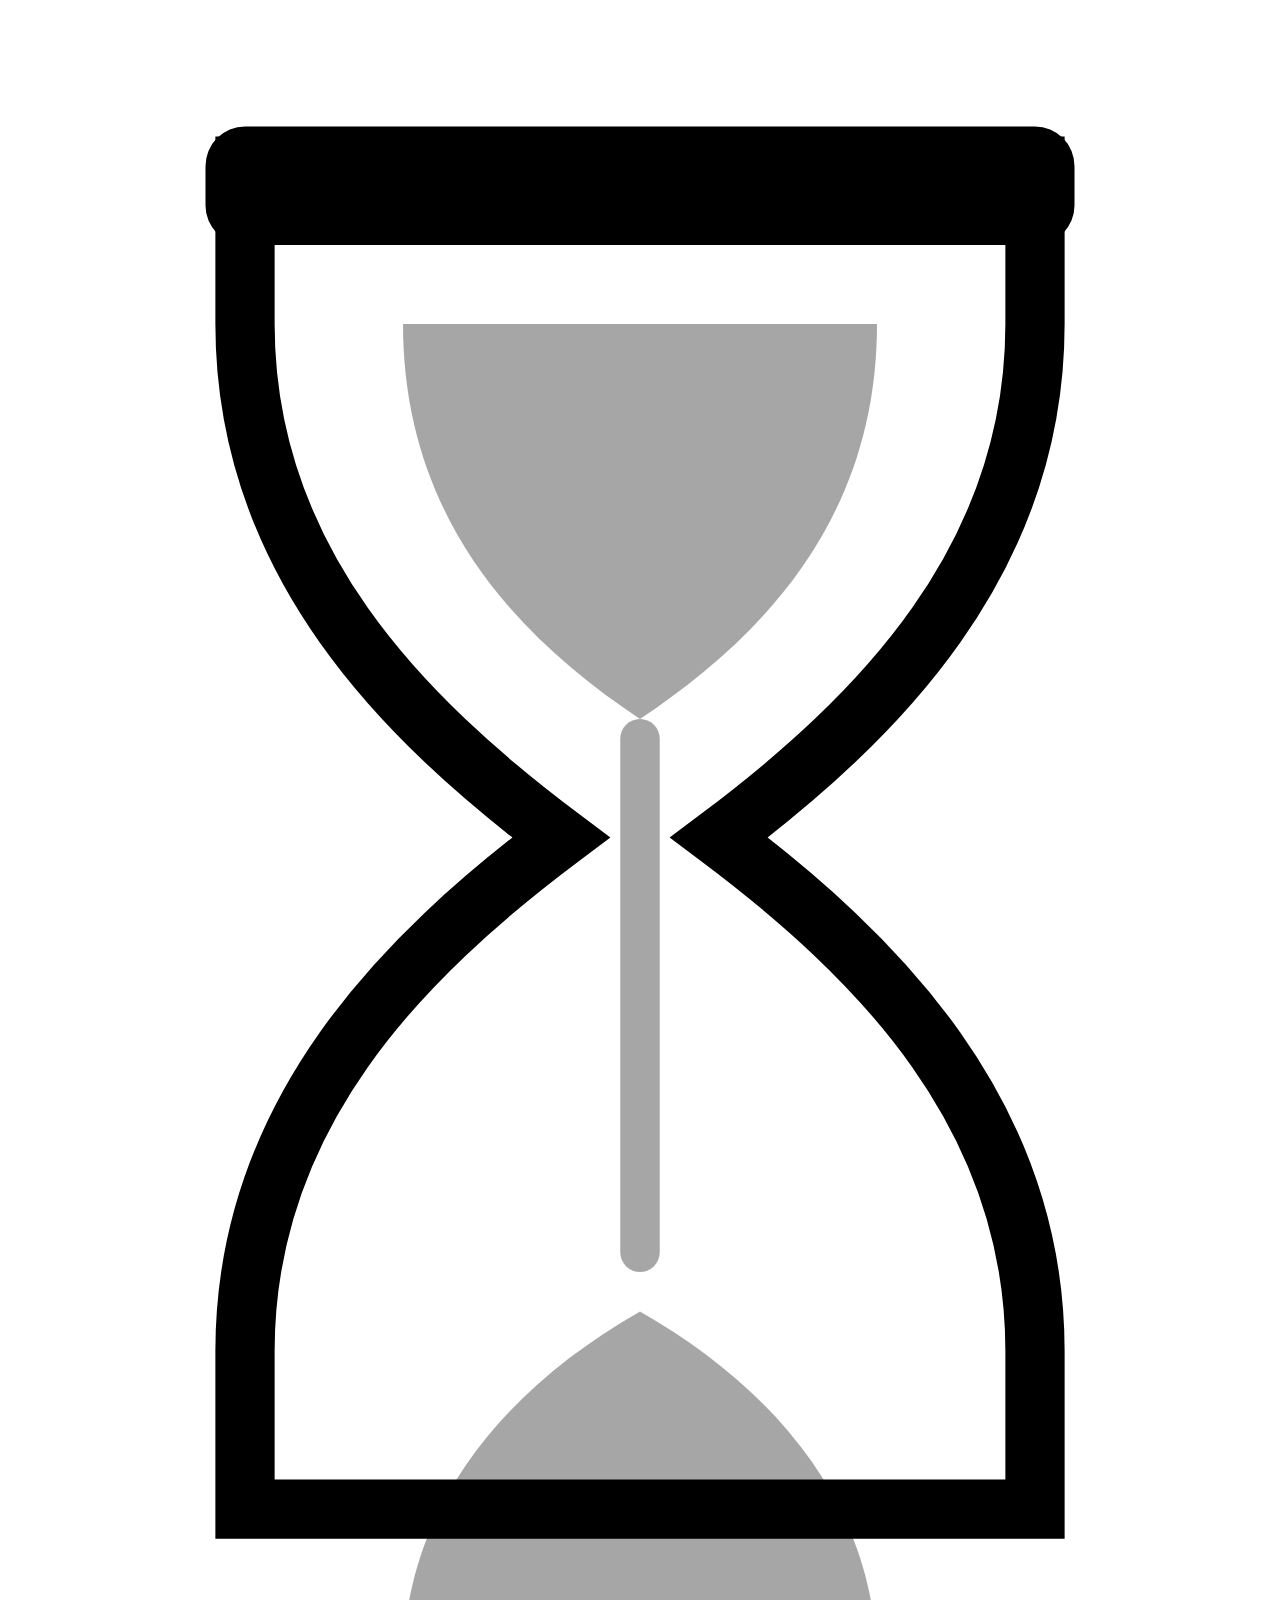
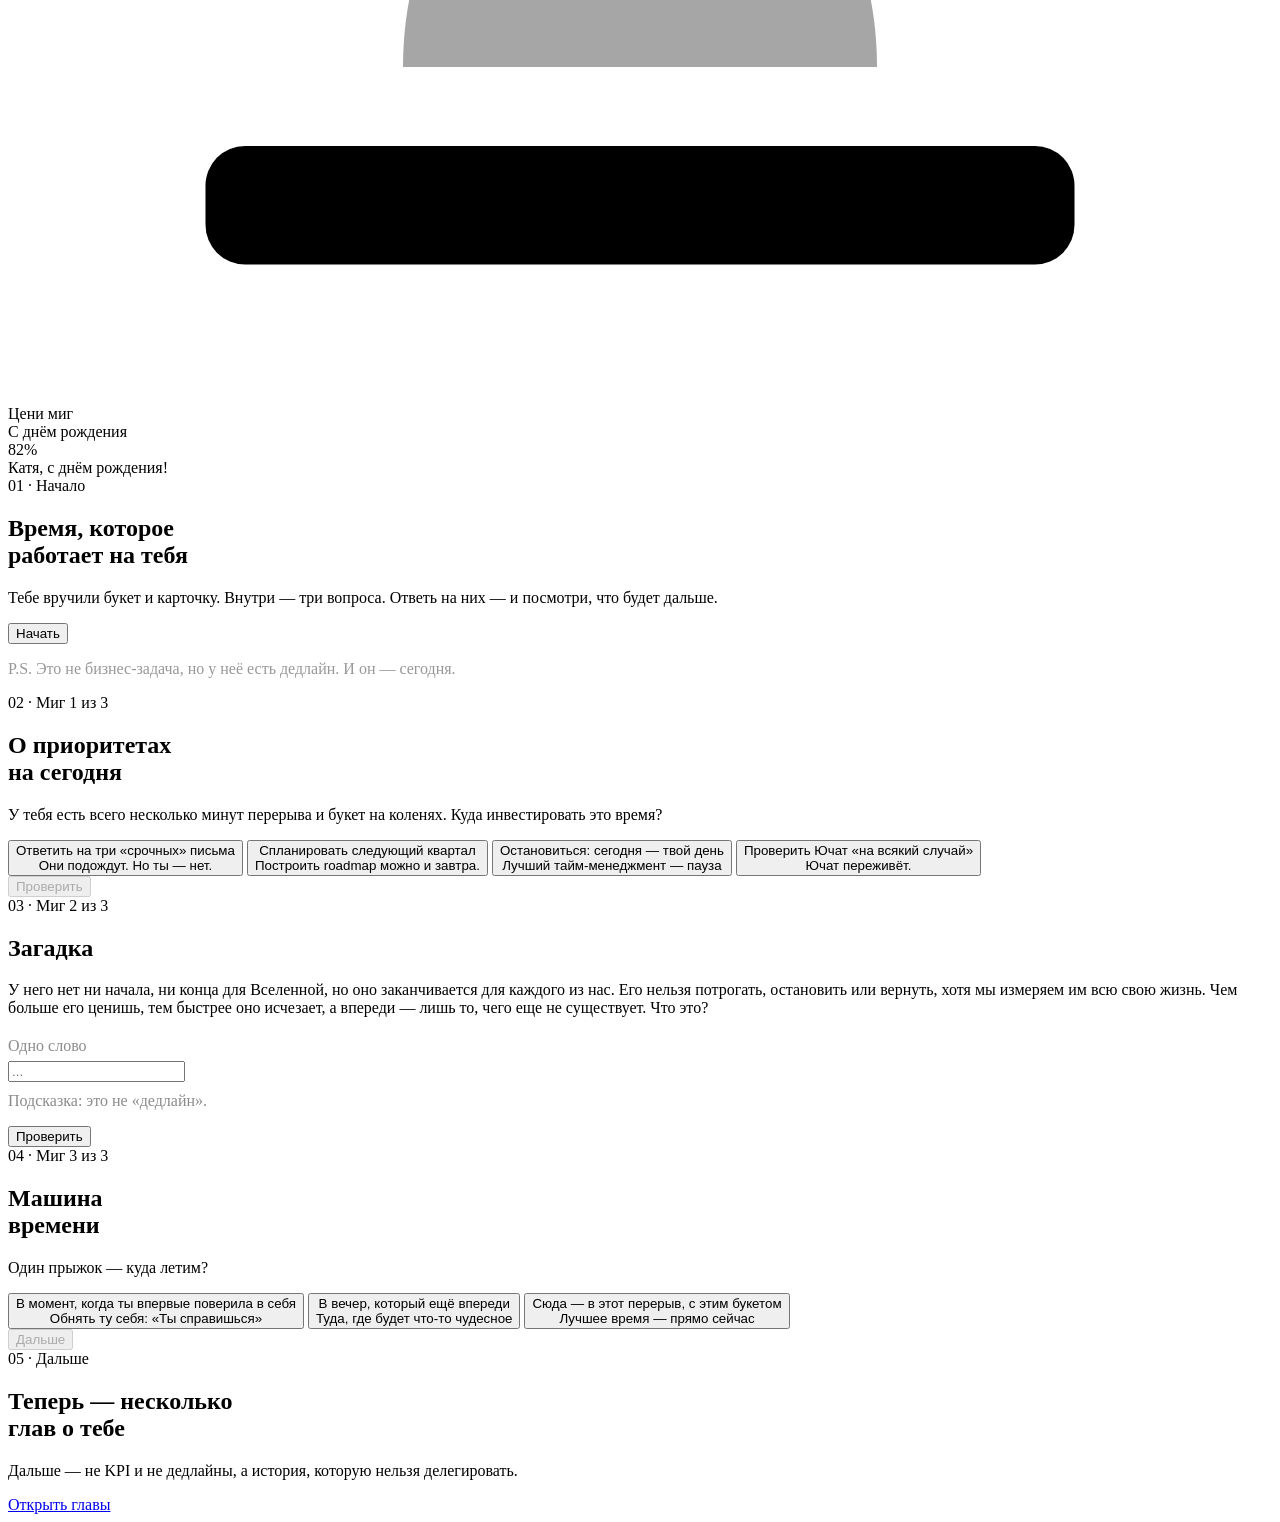
==== index.html @ 9ce40f35 "Add files via upload" ====
<!DOCTYPE html>
<html lang="ru">
<head>
  <meta charset="UTF-8">
  <meta name="viewport" content="width=device-width, initial-scale=1.0, viewport-fit=cover">
  <meta name="theme-color" content="#e4e2dd">
  <meta name="apple-mobile-web-app-capable" content="yes">
  <meta name="mobile-web-app-capable" content="yes">
  <meta name="format-detection" content="telephone=no">
  <title>Катя — твоё время</title>
  <link rel="stylesheet" href="dc-theme.css">
</head>
<body data-page="quiz">

  <div class="preloader" id="preloader">
    <div class="preloader__inner">
      <div class="hourglass-stage hourglass-stage--solo">
        <div class="hourglass" aria-hidden="true"></div>
      </div>
      <div class="preloader__text">
        <div class="preloader__text-el" style="transform:translateY(0);opacity:1">Береги время</div>
        <div class="preloader__text-el" style="transform:translateY(105%);opacity:0">Цени миг</div>
        <div class="preloader__text-el" style="transform:translateY(210%);opacity:0">С днём рождения</div>
      </div>
      <div class="preloader__counter"><span id="preload-num">0</span>%</div>
    </div>
  </div>

  <header class="header">
    <div class="header-logo-text">Катя, с днём рождения!</div>
  </header>

  <main class="app-screens">

    <section class="screen is-active is-static" data-screen="0">
      <div class="screen__inner">
        <div class="text-xs screen-label">01 · Начало</div>
        <h1 class="hero-title">Время, которое<br>работает на тебя</h1>
        <p class="hero-sub">Тебе вручили букет и карточку. Внутри — три вопроса. Ответь на них — и посмотри, что будет дальше.</p>
        <div class="actions-row">
          <button class="hero-tricks__cta" type="button" onclick="goTo(1)">Начать</button>
        </div>
        <p class="text-xs" style="margin-top:16px;opacity:0.4">P.S. Это не бизнес-задача, но у неё есть дедлайн. И он — сегодня.</p>
      </div>
    </section>

    <section class="screen screen--sage" data-screen="1">
      <div class="screen__inner">
        <div class="text-xs screen-label">02 · Миг 1 из 3</div>
        <h2 class="h4">О приоритетах<br>на сегодня</h2>
        <p class="text-m lead">У тебя есть всего несколько минут перерыва и букет на коленях. Куда инвестировать это время?</p>
        <div class="quiz-cards">
          <button class="quiz-card" type="button" data-q1="mail" onclick="pickQ1(this,'mail')">
            <div class="quiz-card__title">Ответить на три «срочных» письма</div>
            <div class="quiz-card__desc">Они подождут. Но ты — нет.</div>
          </button>
          <button class="quiz-card" type="button" data-q1="plan" onclick="pickQ1(this,'plan')">
            <div class="quiz-card__title">Спланировать следующий квартал</div>
            <div class="quiz-card__desc">Построить roadmap можно и завтра.</div>
          </button>
          <button class="quiz-card" type="button" data-q1="pause" onclick="pickQ1(this,'pause')">
            <div class="quiz-card__title">Остановиться: сегодня — твой день</div>
            <div class="quiz-card__desc">Лучший тайм-менеджмент — пауза</div>
          </button>
          <button class="quiz-card" type="button" data-q1="slack" onclick="pickQ1(this,'slack')">
            <div class="quiz-card__title">Проверить Ючат «на всякий случай»</div>
            <div class="quiz-card__desc">Ючат переживёт.</div>
          </button>
        </div>
        <div class="feedback" id="fb1"></div>
        <div class="actions-row">
          <button class="btn" id="btn1" disabled type="button" onclick="check1()">Проверить</button>
        </div>
      </div>
    </section>

    <section class="screen screen--mist" data-screen="2">
      <div class="screen__inner">
        <div class="text-xs screen-label">03 · Миг 2 из 3</div>
        <h2 class="h4">Загадка</h2>
        <p class="text-m lead">У него нет ни начала, ни конца для Вселенной, но оно заканчивается для каждого из нас. Его нельзя потрогать, остановить или вернуть, хотя мы измеряем им всю свою жизнь. Чем больше его ценишь, тем быстрее оно исчезает, а впереди — лишь то, чего еще не существует. Что это?</p>
        <label class="text-xs" style="display:block;margin:20px 0 6px;opacity:0.45">Одно слово</label>
        <input class="input-field" id="answer2" type="text" placeholder="..." autocomplete="off">
        <p class="text-s" style="margin-top:10px;opacity:0.45">Подсказка: это не «дедлайн».</p>
        <div class="feedback" id="fb2"></div>
        <div class="actions-row">
          <button class="btn" type="button" onclick="check2()">Проверить</button>
        </div>
      </div>
    </section>

    <section class="screen screen--sand" data-screen="3">
      <div class="screen__inner">
        <div class="text-xs screen-label">04 · Миг 3 из 3</div>
        <h2 class="h4">Машина<br>времени</h2>
        <p class="text-m lead">Один прыжок — куда летим?</p>
        <div class="quiz-cards">
          <button class="quiz-card" type="button" onclick="pickQ3(this)">
            <div class="quiz-card__title">В момент, когда ты впервые поверила в себя</div>
            <div class="quiz-card__desc">Обнять ту себя: «Ты справишься»</div>
          </button>
          <button class="quiz-card" type="button" onclick="pickQ3(this)">
            <div class="quiz-card__title">В вечер, который ещё впереди</div>
            <div class="quiz-card__desc">Туда, где будет что-то чудесное</div>
          </button>
          <button class="quiz-card" type="button" onclick="pickQ3(this)">
            <div class="quiz-card__title">Сюда — в этот перерыв, с этим букетом</div>
            <div class="quiz-card__desc">Лучшее время — прямо сейчас</div>
          </button>
        </div>
        <div class="feedback" id="fb3"></div>
        <div class="actions-row">
          <button class="btn" id="btn3" disabled type="button" onclick="goTo(4)">Дальше</button>
        </div>
      </div>
    </section>

    <section class="screen screen--blush" data-screen="4">
      <div class="screen__inner">
        <div class="text-xs screen-label">05 · Дальше</div>
        <h2 class="h4">Теперь — несколько<br>глав о тебе</h2>
        <p class="letter-text">Дальше — не KPI и не дедлайны, а история, которую нельзя делегировать.</p>
        <div class="actions-row">
          <a class="hero-tricks__cta" href="moments.html">Открыть главы</a>
        </div>
      </div>
    </section>

  </main>

  <script>
    const HOURGLASS_SVG = `
      <svg viewBox="0 0 64 100" fill="none" xmlns="http://www.w3.org/2000/svg">
        <path d="M12 8h40v8c0 12-8 20-16 26 8 6 16 14 16 26v8H12v-8c0-12 8-20 16-26C20 36 12 28 12 16V8Z" stroke="currentColor" stroke-width="3" fill="#fff"/>
        <path class="sand-top" d="M20 16c0 10 6 16 12 20 6-4 12-10 12-20H20Z" fill="currentColor" opacity="0.35"/>
        <path class="sand-bottom" d="M20 84c0-8 5-14 12-18 7 4 12 10 12 18H20Z" fill="currentColor" opacity="0.35"/>
        <rect class="stream" x="31" y="36" width="2" height="28" rx="1" fill="currentColor" opacity="0.35"/>
        <rect x="10" y="6" width="44" height="6" rx="2" fill="currentColor"/>
        <rect x="10" y="88" width="44" height="6" rx="2" fill="currentColor"/>
      </svg>`;

    document.querySelectorAll('.hourglass').forEach(el => { el.innerHTML = HOURGLASS_SVG; });

    let current = 0;
    let q1 = '';

    (function preload() {
      const els = document.querySelectorAll('.preloader__text-el');
      const num = document.getElementById('preload-num');
      let p = 0, word = 0;
      const tick = setInterval(() => {
        p = Math.min(100, p + Math.floor(Math.random() * 6) + 2);
        num.textContent = p;
        if (p > 32 && word === 0) { shift(0, 1); word = 1; }
        if (p > 66 && word === 1) { shift(1, 2); word = 2; }
        if (p >= 100) {
          clearInterval(tick);
          setTimeout(() => document.getElementById('preloader').classList.add('is-hidden'), 500);
        }
      }, 90);
      function shift(from, to) {
        els[from].style.transform = 'translateY(-105%)';
        els[from].style.opacity = '0';
        els[to].style.transform = 'translateY(0)';
        els[to].style.opacity = '1';
      }
    })();

    function goTo(n) {
      if (n === current) return;
      const next = document.querySelector(`[data-screen="${n}"]`);
      const prev = document.querySelector(`[data-screen="${current}"]`);
      if (!next) return;
      document.querySelectorAll('.screen.is-leaving').forEach(s => s.classList.remove('is-leaving'));
      if (prev) {
        prev.classList.remove('is-active', 'is-static');
        prev.classList.add('is-leaving');
        prev.addEventListener('animationend', () => prev.classList.remove('is-leaving'), { once: true });
      }
      next.classList.remove('is-static');
      next.classList.add('is-active');
      current = n;
    }

    function pickQ1(el, val) {
      document.querySelectorAll('[data-q1]').forEach(c => c.classList.remove('is-selected'));
      el.classList.add('is-selected');
      q1 = val;
      document.getElementById('btn1').disabled = false;
    }

    function check1() {
      const fb = document.getElementById('fb1');
      if (q1 === 'pause') {
        fb.className = 'feedback is-show feedback--ok';
        fb.textContent = '✓ Верно. Иногда лучший тайм-менеджмент — просто быть здесь и сейчас.';
        setTimeout(() => goTo(2), 900);
      } else {
        fb.className = 'feedback is-show feedback--hint';
        fb.textContent = 'Хм… сегодня есть дело поважнее.';
      }
    }

    function check2() {
      const val = document.getElementById('answer2').value.trim().toLowerCase();
      const fb = document.getElementById('fb2');
      if (val.includes('время') || val.includes('time')) {
        fb.className = 'feedback is-show feedback--ok';
        fb.textContent = '✓ Именно. Время нельзя вернуть — и сегодня тот самый день, когда стоит его потратить только на себя!';
        setTimeout(() => goTo(3), 900);
      } else {
        fb.className = 'feedback is-show feedback--hint';
        fb.textContent = 'Близко… Обратись за подсказкой!:)';
      }
    }

    function pickQ3(el) {
      document.querySelectorAll('[data-screen="3"] .quiz-card').forEach(c => c.classList.remove('is-selected'));
      el.classList.add('is-selected');
      const fb = document.getElementById('fb3');
      fb.className = 'feedback is-show feedback--ok';
      fb.textContent = 'Любое из этих мгновений — правильный выбор. Сегодня время — только твоё.';
      document.getElementById('btn3').disabled = false;
    }

    document.getElementById('answer2').addEventListener('keydown', e => {
      if (e.key === 'Enter') check2();
    });

  </script>
  <script src="flowers.js"></script>
  <script>
    document.addEventListener('wheel', e => {
      if (e.target.closest('.screen__inner, .memory-map')) return;
      e.preventDefault();
    }, { passive: false });
    document.addEventListener('touchmove', e => {
      if (e.target.closest('input, .screen__inner, .memory-map, .flower-slider')) return;
      e.preventDefault();
    }, { passive: false });
  </script>
</body>
</html>
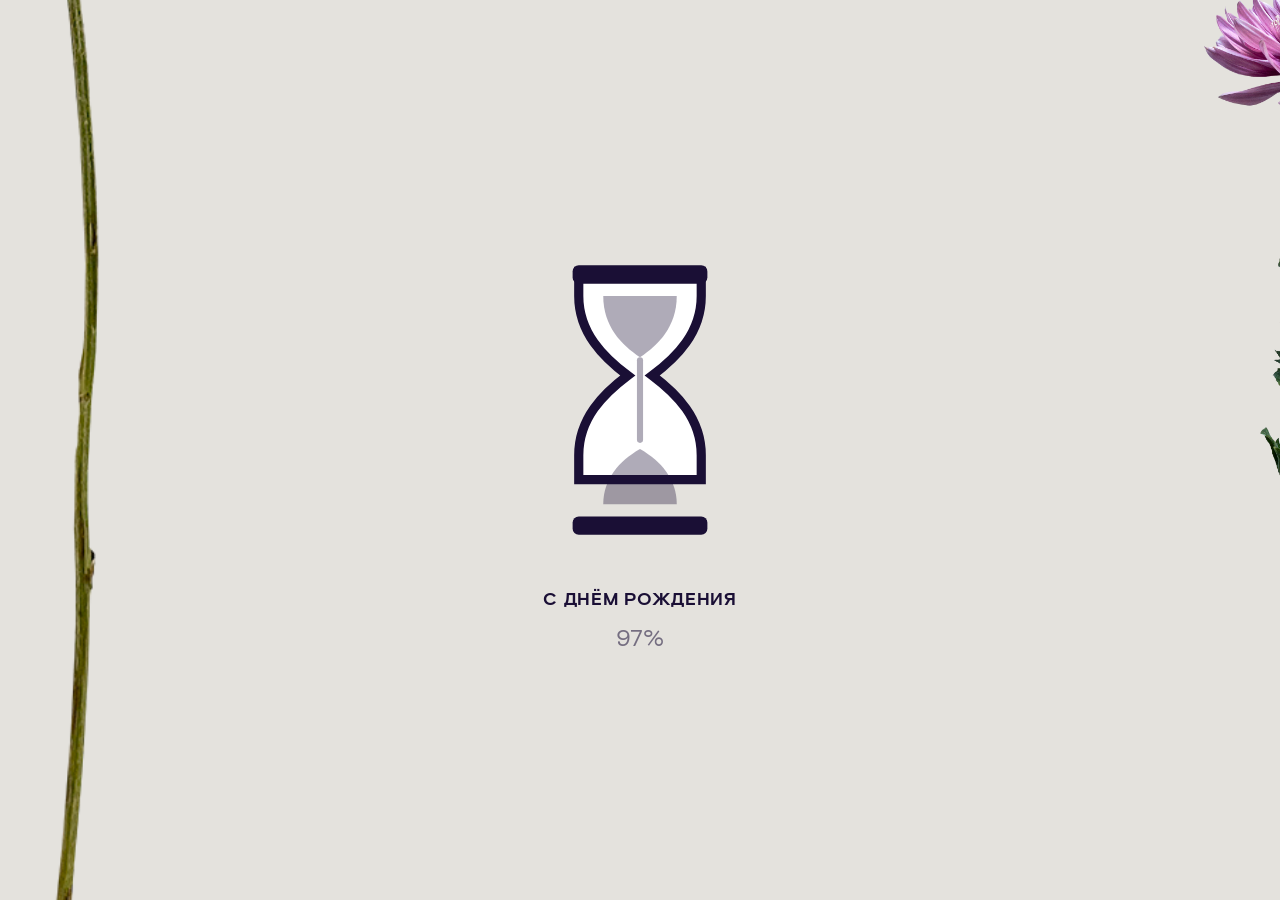
==== commit 5c8c7dd2: "Add files via upload" ====
--- a/index.html
+++ b/index.html
@@ -70,6 +70,7 @@
         <div class="feedback" id="fb1"></div>
         <div class="actions-row">
           <button class="btn" id="btn1" disabled type="button" onclick="check1()">Проверить</button>
+          <button class="btn" id="btnNext1" disabled type="button" onclick="goTo(2)">Дальше</button>
         </div>
       </div>
     </section>
@@ -85,6 +86,7 @@
         <div class="feedback" id="fb2"></div>
         <div class="actions-row">
           <button class="btn" type="button" onclick="check2()">Проверить</button>
+          <button class="btn" id="btnNext2" disabled type="button" onclick="goTo(3)">Дальше</button>
         </div>
       </div>
     </section>
@@ -166,51 +168,87 @@
       }
     })();
 
-    function goTo(n) {
+    function goTo(n, back) {
       if (n === current) return;
       const next = document.querySelector(`[data-screen="${n}"]`);
       const prev = document.querySelector(`[data-screen="${current}"]`);
       if (!next) return;
-      document.querySelectorAll('.screen.is-leaving').forEach(s => s.classList.remove('is-leaving'));
+      document.querySelectorAll('.screen.is-leaving, .screen.is-leaving-back').forEach(s => {
+        s.classList.remove('is-leaving', 'is-leaving-back');
+      });
       if (prev) {
-        prev.classList.remove('is-active', 'is-static');
-        prev.classList.add('is-leaving');
-        prev.addEventListener('animationend', () => prev.classList.remove('is-leaving'), { once: true });
-      }
-      next.classList.remove('is-static');
-      next.classList.add('is-active');
+        prev.classList.remove('is-active', 'is-static', 'is-active-back');
+        prev.classList.add(back ? 'is-leaving-back' : 'is-leaving');
+        prev.addEventListener('animationend', () => prev.classList.remove('is-leaving', 'is-leaving-back'), { once: true });
+      }
+      next.classList.remove('is-static', 'is-active', 'is-active-back');
+      next.classList.add(back ? 'is-active-back' : 'is-active');
       current = n;
     }
+
+    function goBack() {
+      if (current <= 0) return;
+      goTo(current - 1, true);
+    }
+
+    function injectBackButtons() {
+      document.querySelectorAll('.screen[data-screen]').forEach(screen => {
+        const n = parseInt(screen.dataset.screen, 10);
+        const row = screen.querySelector('.actions-row');
+        if (!row || n === 0) return;
+        const candidates = Array.from(row.querySelectorAll('.btn, .hero-tricks__cta'));
+        const maxW = candidates.reduce((m, el) => Math.max(m, el.getBoundingClientRect().width), 0);
+        const capW = row.getBoundingClientRect().width || window.innerWidth;
+        const minW = maxW && capW ? Math.min(maxW, capW) : 0;
+        const useHero = !!row.querySelector('.hero-tricks__cta');
+        const btn = document.createElement('button');
+        btn.type = 'button';
+        btn.className = useHero ? 'hero-tricks__cta btn-back' : 'btn btn-ghost btn-back';
+        btn.textContent = 'Назад';
+        btn.onclick = goBack;
+        btn.style.marginLeft = 'auto';
+        if (minW) btn.style.minWidth = minW + 'px';
+        row.appendChild(btn);
+      });
+    }
+
+    injectBackButtons();
 
     function pickQ1(el, val) {
       document.querySelectorAll('[data-q1]').forEach(c => c.classList.remove('is-selected'));
       el.classList.add('is-selected');
       q1 = val;
       document.getElementById('btn1').disabled = false;
+      const next = document.getElementById('btnNext1');
+      if (next) next.disabled = true;
     }
 
     function check1() {
       const fb = document.getElementById('fb1');
+      const next = document.getElementById('btnNext1');
       if (q1 === 'pause') {
         fb.className = 'feedback is-show feedback--ok';
         fb.textContent = '✓ Верно. Иногда лучший тайм-менеджмент — просто быть здесь и сейчас.';
-        setTimeout(() => goTo(2), 900);
+        next.disabled = false;
       } else {
         fb.className = 'feedback is-show feedback--hint';
         fb.textContent = 'Хм… сегодня есть дело поважнее.';
+        next.disabled = true;
       }
     }
 
     function check2() {
       const val = document.getElementById('answer2').value.trim().toLowerCase();
       const fb = document.getElementById('fb2');
+      const next = document.getElementById('btnNext2');
       if (val.includes('время') || val.includes('time')) {
         fb.className = 'feedback is-show feedback--ok';
         fb.textContent = '✓ Именно. Время нельзя вернуть — и сегодня тот самый день, когда стоит его потратить только на себя!';
-        setTimeout(() => goTo(3), 900);
+        next.disabled = false;
       } else {
         fb.className = 'feedback is-show feedback--hint';
         fb.textContent = 'Близко… Обратись за подсказкой!:)';
+        next.disabled = true;
       }
     }
 
@@ -231,11 +269,11 @@
   <script src="flowers.js"></script>
   <script>
     document.addEventListener('wheel', e => {
-      if (e.target.closest('.screen__inner, .memory-map')) return;
+      if (e.target.closest('.screen__inner, .memory-map, .memory-canvas')) return;
       e.preventDefault();
     }, { passive: false });
     document.addEventListener('touchmove', e => {
-      if (e.target.closest('input, .screen__inner, .memory-map, .flower-slider')) return;
+      if (e.target.closest('input, .screen__inner, .memory-map, .memory-canvas, .flower-slider')) return;
       e.preventDefault();
     }, { passive: false });
   </script>
--- a/dc-theme.css
+++ b/dc-theme.css
@@ -0,0 +1,1157 @@
+@font-face {
+  font-family: PPWriter;
+  src: url('fonts/PPWriter-Thin.woff2') format('woff2');
+  font-weight: 100;
+  font-style: normal;
+  font-display: swap;
+}
+
+@font-face {
+  font-family: RostelecomBasis;
+  src: url('fonts/RostelecomBasis-Light.ttf') format('truetype');
+  font-weight: 300;
+  font-style: normal;
+  font-display: swap;
+}
+
+@font-face {
+  font-family: RostelecomBasis;
+  src: url('fonts/RostelecomBasis-Regular.ttf') format('truetype');
+  font-weight: 400;
+  font-style: normal;
+  font-display: swap;
+}
+
+@font-face {
+  font-family: RostelecomBasis;
+  src: url('fonts/RostelecomBasis-Medium.ttf') format('truetype');
+  font-weight: 500;
+  font-style: normal;
+  font-display: swap;
+}
+
+@font-face {
+  font-family: RostelecomBasis;
+  src: url('fonts/RostelecomBasis-Bold.ttf') format('truetype');
+  font-weight: 700;
+  font-style: normal;
+  font-display: swap;
+}
+
+:root {
+  --offset-x: 24px;
+  --header-height: 64px;
+  --safe-top: env(safe-area-inset-top, 0px);
+  --safe-bottom: env(safe-area-inset-bottom, 0px);
+  --app-border-radius: 10px;
+  --color-ink: #1a0f35;
+  --color-text: #1a0f35;
+  --color-teal: #3d5f62;
+  --color-bg: #f7f4ee;
+  --color-muted: rgba(26, 15, 53, 0.55);
+  --color-sage: #d5e4d9;
+  --color-sand: #efe4cf;
+  --color-mist: #d4e6e6;
+  --color-blush: #eddcdc;
+  --color-pink: #e9c6dd;
+  --color-pink-deep: #dfc0d4;
+  --color-cream: #f7f4ee;
+  --color-white: #fff;
+  --color-gray: #e8eeea;
+  --font-serif: PPWriter, Georgia, 'Times New Roman', serif;
+  --font-sans: RostelecomBasis, Arial, system-ui, sans-serif;
+  --bg-paper: url("Background (12).jpg");
+  --glass-bg: rgba(255, 255, 255, 0.32);
+  --glass-bg-strong: rgba(255, 255, 255, 0.5);
+  --glass-border: rgba(255, 255, 255, 0.55);
+  --glass-blur: 16px;
+}
+
+@media (max-width: 767px) {
+  :root {
+    --offset-x: 16px;
+    --header-height: 52px;
+  }
+}
+
+*, *::before, *::after { box-sizing: border-box; margin: 0; padding: 0; }
+
+html, body {
+  height: 100%;
+  height: 100dvh;
+  overflow: hidden;
+  background-color: #e4e2dd;
+}
+
+body {
+  font-family: var(--font-sans);
+  font-weight: 400;
+  font-size: clamp(14px, 3.8vw, 17px);
+  letter-spacing: 0;
+  line-height: 1.4;
+  color: var(--color-text);
+  -webkit-font-smoothing: antialiased;
+  overscroll-behavior: none;
+}
+
+body::before {
+  content: '';
+  position: fixed;
+  inset: 0;
+  z-index: -1;
+  background-color: #e4e2dd;
+  background-image: var(--bg-paper);
+  background-size: cover;
+  background-position: center 38%;
+  background-repeat: no-repeat;
+}
+
+img { max-width: 100%; height: auto; display: block; }
+a { color: inherit; }
+button { font: inherit; color: inherit; }
+.list-unstyled { list-style: none; }
+
+.wrapper {
+  padding-left: var(--offset-x);
+  padding-right: var(--offset-x);
+}
+
+.h2, .h3, .h4, .h5 {
+  font-family: var(--font-sans);
+  font-weight: 700;
+  letter-spacing: -0.04em;
+  line-height: 0.98;
+  text-transform: uppercase;
+}
+
+.h2 { font-size: clamp(36px, 8vw, 72px); }
+.h3 { font-size: clamp(30px, 7vw, 56px); }
+.h4 { font-size: clamp(26px, 6vw, 44px); }
+.h5 { font-size: clamp(22px, 5vw, 36px); }
+
+.hero-title {
+  font-family: var(--font-sans);
+  font-weight: 700;
+  letter-spacing: -0.04em;
+  line-height: 0.95;
+  text-transform: uppercase;
+  font-size: clamp(28px, 7.5vw, 52px);
+}
+
+.hero-sub {
+  margin-top: 12px;
+  font-weight: 300;
+  font-size: clamp(14px, 3.4vw, 18px);
+  line-height: 1.45;
+  opacity: 0.82;
+  max-width: 24em;
+}
+
+.screen-label {
+  font-weight: 500;
+  letter-spacing: 0.14em;
+}
+
+.text-xs {
+  font-size: clamp(10px, 2.6vw, 13px);
+  letter-spacing: 0.1em;
+  text-transform: uppercase;
+}
+
+.text-s { font-size: clamp(12px, 3vw, 15px); }
+.text-m { font-size: clamp(14px, 3.4vw, 18px); line-height: 1.45; }
+.text-xl { font-size: clamp(16px, 4vw, 24px); line-height: 1.35; }
+
+.link {
+  text-decoration: none;
+  background: linear-gradient(currentColor, currentColor) 0 100% / 0% 1px no-repeat;
+  transition: background-size 0.3s;
+}
+.link:hover { background-size: 100% 1px; }
+
+/* ——— Hourglass preloader ——— */
+.preloader {
+  position: fixed;
+  inset: 0;
+  z-index: 9999;
+  background-color: #e4e2dd;
+  background-image: var(--bg-paper);
+  background-size: cover;
+  background-position: center 38%;
+  background-repeat: no-repeat;
+  color: var(--color-ink);
+  display: flex;
+  align-items: center;
+  justify-content: center;
+  transition: opacity 0.55s, visibility 0.55s;
+}
+
+.preloader.is-hidden {
+  opacity: 0;
+  visibility: hidden;
+  pointer-events: none;
+}
+
+.preloader__inner {
+  text-align: center;
+  padding: 24px;
+}
+
+.hourglass-stage {
+  display: flex;
+  justify-content: center;
+  gap: 28px;
+  margin-bottom: 28px;
+}
+
+.hourglass {
+  width: 56px;
+  height: 88px;
+  color: var(--color-ink);
+  animation: hourglass-flip 2.4s ease-in-out infinite;
+}
+
+.hourglass:nth-child(2) { animation-delay: 0.4s; }
+.hourglass:nth-child(3) { animation-delay: 0.8s; }
+
+.hourglass-stage--solo {
+  margin-bottom: 32px;
+}
+
+.hourglass-stage--solo .hourglass {
+  width: clamp(128px, 36vw, 196px);
+  height: clamp(200px, 56vw, 310px);
+}
+
+.hourglass svg { width: 100%; height: 100%; display: block; }
+
+.hourglass .sand-top {
+  transform-origin: 32px 28px;
+  animation: sand-drain 2.4s ease-in-out infinite;
+}
+
+.hourglass .sand-bottom {
+  transform-origin: 32px 68px;
+  animation: sand-fill 2.4s ease-in-out infinite;
+}
+
+.hourglass .stream {
+  animation: stream-blink 2.4s ease-in-out infinite;
+}
+
+@keyframes hourglass-flip {
+  0%, 42% { transform: rotate(0deg); }
+  58%, 100% { transform: rotate(180deg); }
+}
+
+@keyframes sand-drain {
+  0% { transform: scaleY(1); }
+  42% { transform: scaleY(0.08); }
+  58%, 100% { transform: scaleY(0.08); }
+}
+
+@keyframes sand-fill {
+  0% { transform: scaleY(0.12); }
+  42% { transform: scaleY(1); }
+  58%, 100% { transform: scaleY(1); }
+}
+
+@keyframes stream-blink {
+  0%, 8% { opacity: 0; }
+  16%, 40% { opacity: 1; }
+  48%, 100% { opacity: 0; }
+}
+
+.preloader__text {
+  font-family: var(--font-sans);
+  font-weight: 700;
+  text-transform: uppercase;
+  letter-spacing: 0.04em;
+  font-size: clamp(14px, 3.6vw, 18px);
+  height: 1.3em;
+  overflow: hidden;
+  position: relative;
+  margin-bottom: 12px;
+  white-space: nowrap;
+}
+
+.preloader__text-el {
+  position: absolute;
+  width: 100%;
+  left: 0;
+  transition: transform 0.5s cubic-bezier(0.25, 0.25, 0, 1), opacity 0.4s;
+}
+
+.preloader__counter {
+  font-family: var(--font-sans);
+  font-size: clamp(16px, 4vw, 24px);
+  color: var(--color-muted);
+}
+
+@media (max-width: 480px) {
+  .hourglass-stage { gap: 16px; }
+  .hourglass { width: 44px; height: 70px; }
+  .hourglass-stage--solo .hourglass {
+    width: clamp(120px, 42vw, 168px);
+    height: clamp(188px, 66vw, 264px);
+  }
+}
+
+/* ——— Header (T.RICKS-style) ——— */
+.header {
+  position: fixed;
+  top: 0;
+  left: 0;
+  right: 0;
+  z-index: 100;
+  height: calc(var(--header-height) + var(--safe-top));
+  display: flex;
+  align-items: center;
+  justify-content: space-between;
+  padding: var(--safe-top) var(--offset-x) 0;
+  color: var(--color-ink);
+  pointer-events: none;
+  background: transparent;
+}
+
+.header > * { pointer-events: auto; }
+
+.header-logo-text {
+  font-family: var(--font-sans);
+  font-size: clamp(9px, 2.7vw, 11px);
+  font-weight: 700;
+  letter-spacing: 0.12em;
+  text-transform: uppercase;
+  text-decoration: none;
+  white-space: nowrap;
+  overflow: hidden;
+  text-overflow: ellipsis;
+  max-width: 100%;
+}
+
+.header-trigger { display: none; }
+
+.header-trigger:hover { transform: scale(1.04); }
+
+.header-trigger__icon {
+  width: 18px;
+  height: 10px;
+  position: relative;
+}
+
+.header-trigger__icon::before,
+.header-trigger__icon::after {
+  content: '';
+  position: absolute;
+  left: 0;
+  right: 0;
+  height: 1px;
+  background: currentColor;
+}
+
+.header-trigger__icon::before { top: 0; }
+.header-trigger__icon::after { bottom: 0; }
+
+.menu-btn,
+.header-nav-list { display: none; }
+
+/* legacy menu styles kept for compatibility */
+.menu-btn {
+  display: none;
+  align-items: center;
+  gap: 8px;
+  background: none;
+  border: none;
+  cursor: pointer;
+  letter-spacing: -0.03em;
+}
+
+.menu-btn__icon {
+  width: 16px;
+  height: 9px;
+  position: relative;
+}
+
+.menu-btn__icon::before,
+.menu-btn__icon::after {
+  content: '';
+  position: absolute;
+  left: 0;
+  right: 0;
+  height: 1px;
+  background: currentColor;
+}
+
+.menu-btn__icon::before { top: 0; }
+.menu-btn__icon::after { bottom: 0; }
+
+.header-nav-list {
+  display: none;
+  gap: 24px;
+}
+
+/* ——— Screens (no page scroll) ——— */
+.app-screens {
+  position: relative;
+  height: 100dvh;
+  overflow: hidden;
+}
+
+.screen {
+  display: flex;
+  position: absolute;
+  inset: 0;
+  isolation: isolate;
+  height: 100dvh;
+  padding: calc(var(--header-height) + var(--safe-top) + 8px) var(--offset-x) calc(20px + var(--safe-bottom));
+  overflow: hidden;
+  flex-direction: column;
+  justify-content: center;
+  visibility: hidden;
+  pointer-events: none;
+  z-index: 0;
+}
+
+.screen.is-active {
+  visibility: visible;
+  pointer-events: auto;
+  z-index: 2;
+  animation: swipeUpIn 0.55s cubic-bezier(0.22, 1, 0.36, 1) both;
+}
+
+.screen.is-static {
+  animation: none;
+}
+
+.screen.is-leaving {
+  visibility: visible;
+  pointer-events: none;
+  z-index: 3;
+  animation: swipeUpOut 0.55s cubic-bezier(0.22, 1, 0.36, 1) both;
+}
+
+.screen.is-active-back {
+  visibility: visible;
+  pointer-events: auto;
+  z-index: 2;
+  animation: swipeDownIn 0.55s cubic-bezier(0.22, 1, 0.36, 1) both;
+}
+
+.screen.is-leaving-back {
+  visibility: visible;
+  pointer-events: none;
+  z-index: 3;
+  animation: swipeDownOut 0.55s cubic-bezier(0.22, 1, 0.36, 1) both;
+}
+
+@keyframes swipeUpIn {
+  from { transform: translateY(100%); }
+  to { transform: translateY(0); }
+}
+
+@keyframes swipeUpOut {
+  from { transform: translateY(0); }
+  to { transform: translateY(-100%); }
+}
+
+@keyframes swipeDownIn {
+  from { transform: translateY(-100%); }
+  to { transform: translateY(0); }
+}
+
+@keyframes swipeDownOut {
+  from { transform: translateY(0); }
+  to { transform: translateY(100%); }
+}
+
+@media (prefers-reduced-motion: reduce) {
+  .screen.is-active,
+  .screen.is-leaving,
+  .screen.is-active-back,
+  .screen.is-leaving-back { animation-duration: 0.01ms; }
+}
+
+.screen__inner {
+  position: relative;
+  z-index: 2;
+  width: 100%;
+  max-width: 640px;
+  margin: 0 auto;
+  display: flex;
+  flex-direction: column;
+  min-height: 0;
+}
+
+.screen:not(.screen--map) .screen__inner {
+  padding: 22px 20px 24px;
+  border-radius: 20px;
+  background: var(--glass-bg);
+  backdrop-filter: blur(var(--glass-blur)) saturate(1.4);
+  -webkit-backdrop-filter: blur(var(--glass-blur)) saturate(1.4);
+  border: 1px solid var(--glass-border);
+  box-shadow: 0 12px 40px rgba(26, 15, 53, 0.08);
+  max-height: calc(100dvh - var(--header-height) - var(--safe-top) - var(--safe-bottom) - 36px);
+  overflow-y: auto;
+  -webkit-overflow-scrolling: touch;
+}
+
+.screen--sage,
+.screen--sand,
+.screen--mist,
+.screen--blush,
+.screen--cream,
+.screen--pink,
+.screen--hero-tricks,
+.screen--map {
+  background: transparent;
+}
+
+.screen--pink,
+.screen--hero-tricks,
+.screen--map {
+  color: var(--color-ink);
+}
+
+.screen-label { margin-bottom: 10px; opacity: 0.55; }
+
+.flowers {
+  position: absolute;
+  inset: 0;
+  z-index: 1;
+  pointer-events: none;
+  overflow: hidden;
+}
+
+.flower {
+  position: absolute;
+  height: auto;
+  max-width: none;
+  mix-blend-mode: screen;
+  animation: flower-sway 10s ease-in-out infinite;
+  user-select: none;
+}
+
+.flower--tl { top: -4%; left: -10%; width: min(48vw, 240px); }
+.flower--tr { top: -2%; right: -12%; width: min(46vw, 230px); }
+.flower--bl { bottom: -8%; left: -14%; width: min(56vw, 280px); }
+.flower--br { bottom: -10%; right: -12%; width: min(52vw, 260px); }
+.flower--l  { top: 28%; left: -18%; width: min(40vw, 190px); }
+.flower--r  { top: 32%; right: -16%; width: min(38vw, 180px); }
+.flower--tm { top: -12%; left: 38%; width: min(28vw, 140px); }
+.flower--bm { bottom: -6%; left: 42%; width: min(32vw, 150px); }
+
+.flower--sm { width: min(28vw, 120px); }
+.flower--lg { width: min(62vw, 320px); }
+
+.preloader {
+  isolation: isolate;
+}
+
+.preloader .flowers { z-index: 0; }
+.preloader__inner { position: relative; z-index: 1; }
+
+@keyframes flower-sway {
+  0%, 100% { transform: translate(0, 0) rotate(0deg); }
+  50% { transform: translate(8px, -12px) rotate(4deg); }
+}
+
+@media (max-width: 480px) {
+  .flower--l, .flower--r { opacity: 0.85; }
+  .flower--tm, .flower--bm { display: none; }
+}
+
+.hero-blobs {
+  position: absolute;
+  inset: 0;
+  pointer-events: none;
+  overflow: hidden;
+  z-index: 0;
+}
+
+.hero-blobs img {
+  position: absolute;
+  opacity: 0.35;
+  mix-blend-mode: multiply;
+}
+
+.hero-blobs img:first-child {
+  width: min(48vw, 280px);
+  left: -8%;
+  top: 12%;
+}
+
+.hero-blobs img:last-child {
+  width: min(46vw, 260px);
+  right: -10%;
+  bottom: 8%;
+}
+
+.screen--hero-tricks {
+  padding: 0;
+  justify-content: flex-start;
+}
+
+.hero-tricks {
+  display: flex;
+  flex-direction: column;
+  height: 100%;
+  min-height: 0;
+}
+
+.hero-tricks__top {
+  position: relative;
+  z-index: 2;
+  flex: 0 0 auto;
+  min-height: 38vh;
+  display: flex;
+  flex-direction: column;
+  align-items: center;
+  justify-content: center;
+  text-align: center;
+  padding: calc(var(--header-height) + 16px) var(--offset-x) 12px;
+}
+
+.hero-tricks__top .screen-label { opacity: 0.6; margin-bottom: 10px; }
+
+.hero-tricks__cta {
+  margin-top: 18px;
+  display: inline-flex;
+  align-items: center;
+  gap: 8px;
+  background: var(--glass-bg);
+  backdrop-filter: blur(var(--glass-blur)) saturate(1.4);
+  -webkit-backdrop-filter: blur(var(--glass-blur)) saturate(1.4);
+  border: 1px solid var(--glass-border);
+  border-radius: 999px;
+  padding: 12px 22px;
+  cursor: pointer;
+  font-size: 11px;
+  font-weight: 500;
+  letter-spacing: 0.14em;
+  text-transform: uppercase;
+  text-decoration: none;
+  color: inherit;
+  box-shadow: 0 8px 24px rgba(26, 15, 53, 0.08);
+  transition: background 0.25s, color 0.25s, border-color 0.25s;
+}
+
+.hero-tricks__cta:hover {
+  background: rgba(26, 15, 53, 0.62);
+  color: #fff;
+  border-color: rgba(255, 255, 255, 0.2);
+}
+
+.hero-tricks__wave {
+  display: none;
+}
+
+.hero-tricks__wave svg {
+  display: block;
+  width: 100%;
+  height: clamp(28px, 6vw, 50px);
+}
+
+.hero-tricks__slider {
+  position: relative;
+  z-index: 1;
+  flex: 1;
+  min-height: 0;
+  background: transparent;
+  display: flex;
+  flex-direction: column;
+}
+
+.flower-slider {
+  flex: 1;
+  min-height: 0;
+  overflow-x: auto;
+  overflow-y: hidden;
+  scroll-snap-type: x mandatory;
+  -webkit-overflow-scrolling: touch;
+  cursor: grab;
+  scrollbar-width: none;
+  touch-action: pan-x;
+}
+
+.flower-slider::-webkit-scrollbar { display: none; }
+.flower-slider.is-dragging { cursor: grabbing; scroll-snap-type: none; }
+
+.flower-slider__track {
+  display: flex;
+  gap: 14px;
+  height: 100%;
+  min-height: 240px;
+  padding: 18px var(--offset-x) 10px;
+  align-items: stretch;
+}
+
+.flower-slider__slide {
+  flex: 0 0 min(68vw, 260px);
+  scroll-snap-align: center;
+  background: var(--color-pink);
+  border-radius: 2px;
+  overflow: hidden;
+  display: flex;
+  align-items: center;
+  justify-content: center;
+  min-height: min(52vh, 360px);
+}
+
+.flower-slider__slide img {
+  width: 88%;
+  height: auto;
+  max-height: 92%;
+  object-fit: contain;
+  mix-blend-mode: screen;
+  pointer-events: none;
+  user-select: none;
+}
+
+.flower-slider__hint {
+  flex-shrink: 0;
+  text-align: center;
+  padding: 6px 0 16px;
+  font-size: 10px;
+  letter-spacing: 0.2em;
+  text-transform: uppercase;
+  opacity: 0.45;
+}
+
+.screen--hero { position: relative; }
+
+.lead {
+  margin-top: 14px;
+  max-width: 28em;
+  opacity: 0.72;
+}
+
+/* ——— Quiz ——— */
+.quiz-cards {
+  display: grid;
+  gap: 8px;
+  margin: 16px 0 12px;
+}
+
+.quiz-card {
+  background: var(--glass-bg);
+  backdrop-filter: blur(var(--glass-blur)) saturate(1.4);
+  -webkit-backdrop-filter: blur(var(--glass-blur)) saturate(1.4);
+  border: 1px solid var(--glass-border);
+  border-radius: 14px;
+  padding: 12px 14px;
+  cursor: pointer;
+  text-align: left;
+  width: 100%;
+  box-shadow: 0 8px 24px rgba(26, 15, 53, 0.06);
+  transition: background 0.2s, border-color 0.2s, transform 0.2s;
+}
+
+.quiz-card.is-selected {
+  background: var(--glass-bg-strong);
+  border-color: rgba(26, 15, 53, 0.28);
+}
+
+.quiz-card__title {
+  font-size: clamp(14px, 3.5vw, 17px);
+  margin-bottom: 2px;
+}
+
+.quiz-card__desc {
+  font-size: clamp(12px, 3vw, 14px);
+  opacity: 0.5;
+}
+
+.input-field {
+  width: 100%;
+  padding: 12px 14px;
+  border: 1px solid var(--glass-border);
+  border-radius: 14px;
+  background: var(--glass-bg);
+  backdrop-filter: blur(var(--glass-blur)) saturate(1.4);
+  -webkit-backdrop-filter: blur(var(--glass-blur)) saturate(1.4);
+  font-size: clamp(18px, 5vw, 26px);
+  letter-spacing: -0.03em;
+  outline: none;
+}
+
+.input-field:focus { border-color: rgba(26, 15, 53, 0.35); }
+
+.feedback {
+  margin-top: 10px;
+  padding: 10px 12px;
+  border-radius: 14px;
+  font-size: clamp(12px, 3.2vw, 15px);
+  display: none;
+  backdrop-filter: blur(var(--glass-blur)) saturate(1.4);
+  -webkit-backdrop-filter: blur(var(--glass-blur)) saturate(1.4);
+  border: 1px solid var(--glass-border);
+}
+
+.feedback.is-show { display: block; animation: screenIn 0.35s ease; }
+.feedback--ok { background: rgba(255, 255, 255, 0.42); color: var(--color-ink); }
+.feedback--hint { background: var(--glass-bg); }
+
+.actions-row {
+  display: flex;
+  flex-wrap: wrap;
+  gap: 12px;
+  align-items: center;
+  margin-top: 18px;
+}
+
+.btn {
+  display: inline-flex;
+  align-items: center;
+  justify-content: center;
+  padding: 14px 22px;
+  background: rgba(26, 15, 53, 0.52);
+  color: #fff;
+  border: 1px solid rgba(255, 255, 255, 0.28);
+  border-radius: 999px;
+  cursor: pointer;
+  letter-spacing: 0.06em;
+  text-transform: uppercase;
+  font-size: 11px;
+  font-weight: 500;
+  text-decoration: none;
+  min-height: 48px;
+  backdrop-filter: blur(var(--glass-blur)) saturate(1.4);
+  -webkit-backdrop-filter: blur(var(--glass-blur)) saturate(1.4);
+  box-shadow: 0 8px 24px rgba(26, 15, 53, 0.12);
+}
+
+.btn:hover { opacity: 0.9; }
+.btn:disabled { opacity: 0.35; cursor: not-allowed; }
+
+.btn-ghost {
+  background: var(--glass-bg);
+  color: var(--color-text);
+  border: 1px solid var(--glass-border);
+}
+
+.btn-back {
+  min-width: 0;
+}
+
+.spinning-round-btn {
+  position: relative;
+  width: 88px;
+  height: 88px;
+  border: none;
+  background: none;
+  cursor: pointer;
+  flex-shrink: 0;
+  text-decoration: none;
+}
+
+.spinning-round-btn__outer,
+.spinning-round-btn__inner {
+  position: absolute;
+  inset: 0;
+  border-radius: 50%;
+  border: 1px solid var(--color-teal);
+}
+
+.spinning-round-btn__inner {
+  inset: 7px;
+  animation: spin 12s linear infinite;
+}
+
+.spinning-round-btn__text {
+  position: absolute;
+  inset: 0;
+  display: flex;
+  align-items: center;
+  justify-content: center;
+  text-align: center;
+  padding: 12px;
+  letter-spacing: 0.06em;
+  text-transform: uppercase;
+  font-size: 10px;
+  color: var(--color-teal);
+}
+
+@keyframes spin { to { transform: rotate(360deg); } }
+
+.round-img-block {
+  display: flex;
+  gap: 10px;
+  margin: 16px 0 0;
+}
+
+.round-img-wrapper {
+  width: 56px;
+  height: 56px;
+  border-radius: 50%;
+  background: rgba(255, 255, 255, 0.7);
+  display: flex;
+  align-items: center;
+  justify-content: center;
+  font-size: 1.4rem;
+}
+
+.letter-text {
+  font-size: clamp(14px, 3.4vw, 18px);
+  line-height: 1.5;
+  opacity: 0.82;
+  margin-top: 12px;
+  max-width: 34em;
+}
+
+.gift-link {
+  display: inline-block;
+  font-family: var(--font-serif);
+  font-size: clamp(26px, 7vw, 44px);
+  text-decoration: none;
+  background: linear-gradient(currentColor, currentColor) 0 92% / 0% 1px no-repeat;
+  transition: background-size 0.3s;
+}
+
+.gift-link:hover { background-size: 100% 1px; }
+
+.meta-label {
+  font-size: clamp(11px, 2.8vw, 13px);
+  text-transform: uppercase;
+  letter-spacing: 0.08em;
+  opacity: 0.45;
+  margin-bottom: 4px;
+}
+
+.meta-row {
+  margin-bottom: 16px;
+  padding: 12px 14px;
+  border-radius: 14px;
+  background: var(--glass-bg);
+  backdrop-filter: blur(var(--glass-blur)) saturate(1.4);
+  -webkit-backdrop-filter: blur(var(--glass-blur)) saturate(1.4);
+  border: 1px solid var(--glass-border);
+}
+
+.team-note {
+  margin-top: 20px;
+  opacity: 0.5;
+  font-size: clamp(12px, 3vw, 14px);
+}
+
+.moments-grid {
+  display: grid;
+  grid-template-columns: repeat(3, 1fr);
+  gap: 8px;
+  margin-top: 14px;
+}
+
+.moment-btn {
+  padding: 14px 8px;
+  border: 1px solid var(--glass-border);
+  border-radius: 14px;
+  background: var(--glass-bg);
+  backdrop-filter: blur(var(--glass-blur)) saturate(1.4);
+  -webkit-backdrop-filter: blur(var(--glass-blur)) saturate(1.4);
+  cursor: pointer;
+  box-shadow: 0 8px 24px rgba(26, 15, 53, 0.06);
+}
+
+.moment-btn.is-saved {
+  background: var(--glass-bg-strong);
+  border-color: rgba(26, 15, 53, 0.28);
+}
+
+.moment-btn__emoji { font-size: 1.25rem; display: block; margin-bottom: 4px; }
+
+.moment-btn__label {
+  font-size: 10px;
+  text-transform: uppercase;
+  letter-spacing: 0.06em;
+  opacity: 0.6;
+}
+
+.saved-line {
+  margin-top: 12px;
+  font-size: clamp(12px, 3.2vw, 15px);
+  color: var(--color-teal);
+  min-height: 1.3em;
+}
+
+@media (max-width: 380px) {
+  .h2 { font-size: 32px; }
+  .h3 { font-size: 28px; }
+  .h4 { font-size: 22px; }
+  .h5 { font-size: 20px; }
+  .hero-title { font-size: clamp(24px, 8vw, 32px); }
+  .quiz-card { padding: 10px 12px; }
+  .spinning-round-btn { width: 76px; height: 76px; }
+  .letter-extra { display: none; }
+  .screen:not(.screen--map) .screen__inner { padding: 16px 14px 18px; }
+}
+
+@media (max-width: 480px) {
+  .header-logo-text { letter-spacing: 0.06em; }
+  .polaroid-nav {
+    max-width: 100%;
+    flex-wrap: wrap;
+    border-radius: 20px;
+  }
+  .gift-link { font-size: clamp(22px, 8vw, 36px); word-break: break-all; }
+  .map-head { padding: 12px 12px 10px; }
+}
+
+@media (max-height: 720px) {
+  .h3 { font-size: clamp(26px, 6.5vw, 40px); }
+  .h4 { font-size: clamp(22px, 5.5vw, 32px); }
+  .lead { margin-top: 8px; }
+  .quiz-cards { gap: 6px; margin: 10px 0 8px; }
+  .quiz-card { padding: 8px 12px; }
+  .actions-row { margin-top: 12px; }
+  .letter-extra { display: none; }
+  .round-img-wrapper { width: 44px; height: 44px; font-size: 1.1rem; }
+  .hero-tricks__cta { margin-top: 12px; }
+}
+
+/* ——— Polaroid memory map ——— */
+.screen--map {
+  justify-content: flex-start;
+  padding-top: calc(var(--header-height) + var(--safe-top) + 8px);
+}
+
+.screen--map .screen__inner {
+  max-width: none;
+  height: 100%;
+  display: flex;
+  flex-direction: column;
+  min-height: 0;
+}
+
+.map-head {
+  position: relative;
+  z-index: 4;
+  max-width: 640px;
+  flex-shrink: 0;
+  padding: 14px 16px 12px;
+  border-radius: 16px;
+  background: var(--glass-bg);
+  backdrop-filter: blur(var(--glass-blur)) saturate(1.4);
+  -webkit-backdrop-filter: blur(var(--glass-blur)) saturate(1.4);
+  border: 1px solid var(--glass-border);
+  box-shadow: 0 8px 24px rgba(26, 15, 53, 0.06);
+}
+
+.memory-map {
+  position: relative;
+  z-index: 2;
+  flex: 1;
+  min-height: 260px;
+  margin: 8px -8px 0;
+  overflow: auto;
+  -webkit-overflow-scrolling: touch;
+  overscroll-behavior: contain;
+  touch-action: pan-x pan-y;
+  border-radius: 16px;
+  background: rgba(255, 255, 255, 0.18);
+  border: 1px solid var(--glass-border);
+}
+
+.memory-canvas {
+  position: relative;
+  width: 2200px;
+  height: 1800px;
+  min-width: 100%;
+  min-height: 100%;
+}
+
+.polaroid {
+  position: absolute;
+  width: min(34vw, 132px);
+  background: #fff;
+  padding: 8px 8px 28px;
+  box-shadow: 0 10px 28px rgba(44, 44, 44, 0.12);
+  cursor: grab;
+  border: none;
+  text-align: left;
+  transform: rotate(var(--rot, -6deg));
+  animation: polaroid-drift 9s ease-in-out infinite;
+  z-index: 1;
+  touch-action: none;
+  user-select: none;
+  -webkit-user-select: none;
+}
+
+.polaroid.is-dragging {
+  cursor: grabbing;
+  animation: none;
+  z-index: 90 !important;
+}
+
+.polaroid.is-active {
+  z-index: 80 !important;
+  width: min(64vw, 250px);
+  box-shadow: 0 28px 60px rgba(26, 15, 53, 0.32);
+  animation: none;
+  transform: rotate(var(--rot, -4deg)) scale(1.16);
+}
+
+.polaroid__photo {
+  width: 100%;
+  aspect-ratio: 1;
+  object-fit: cover;
+  display: block;
+  background: var(--color-sand);
+}
+
+.polaroid__ph {
+  width: 100%;
+  aspect-ratio: 1;
+  display: flex;
+  align-items: center;
+  justify-content: center;
+  font-size: 1.6rem;
+  background: var(--slot-bg, #efe4cf);
+}
+
+.polaroid__cap {
+  position: absolute;
+  left: 8px;
+  right: 8px;
+  bottom: 6px;
+  font-size: 10px;
+  line-height: 1.25;
+  color: #3d3d3d;
+}
+
+.polaroid__year {
+  font-family: var(--font-serif);
+  font-size: 13px;
+  display: block;
+}
+
+.polaroid-nav {
+  display: flex;
+  align-items: center;
+  gap: 10px;
+  margin-top: 8px;
+  position: relative;
+  z-index: 4;
+  padding: 8px;
+  border-radius: 999px;
+  background: var(--glass-bg);
+  backdrop-filter: blur(var(--glass-blur)) saturate(1.4);
+  -webkit-backdrop-filter: blur(var(--glass-blur)) saturate(1.4);
+  border: 1px solid var(--glass-border);
+  width: fit-content;
+}
+
+.polaroid-nav .btn { min-height: 44px; padding: 10px 16px; }
+
+.polaroid-count {
+  font-size: 12px;
+  opacity: 0.5;
+}
+
+@keyframes polaroid-drift {
+  0%, 100% { transform: translate(0, 0) rotate(var(--rot, -4deg)); }
+  50% { transform: translate(6px, -8px) rotate(calc(var(--rot, -4deg) + 2deg)); }
+}
+
+@media (max-width: 480px) {
+  .polaroid { width: min(32vw, 120px); padding: 5px 5px 24px; }
+  .polaroid.is-active { width: min(52vw, 180px); }
+}
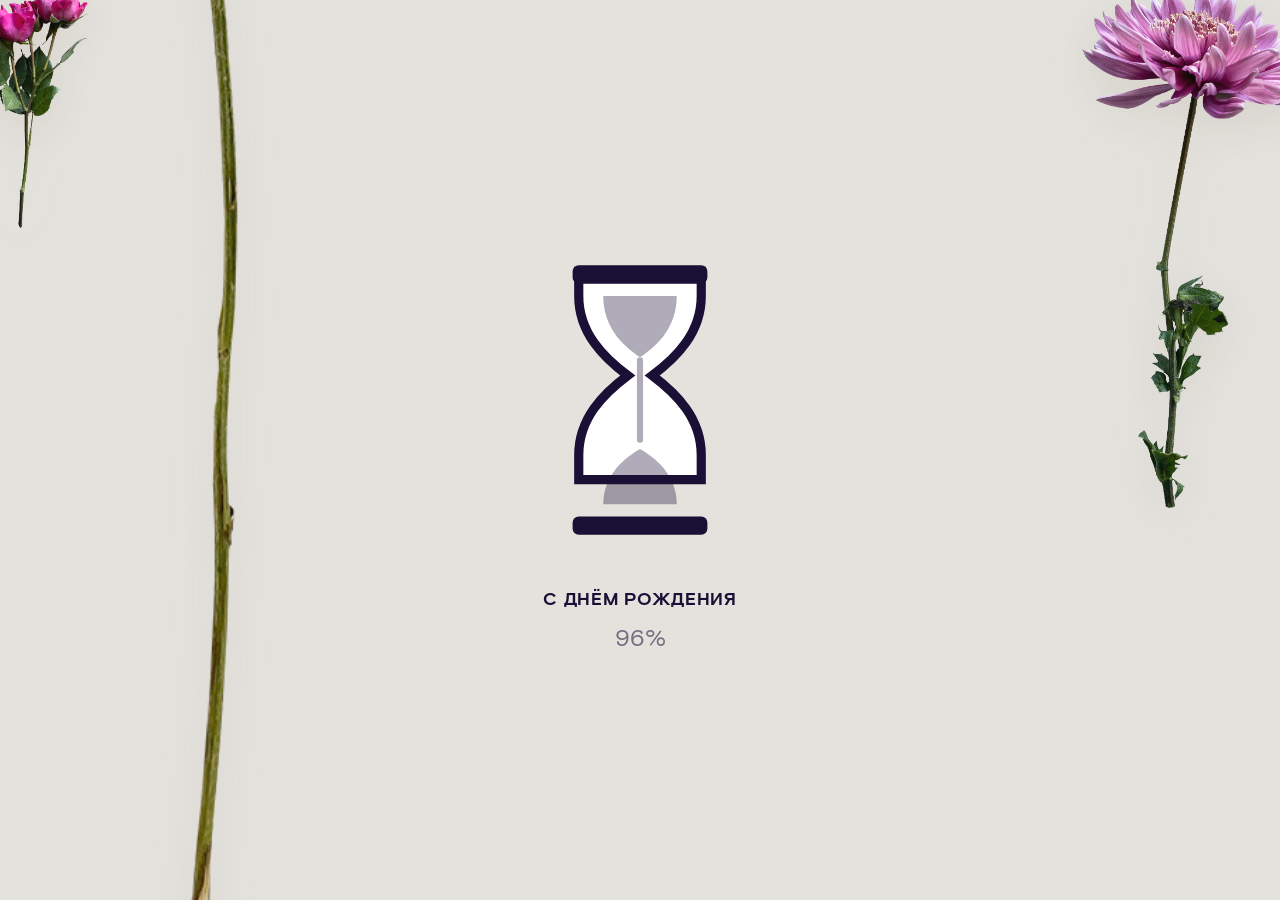
==== commit 4e768a60: "Add files via upload" ====
--- a/index.html
+++ b/index.html
@@ -273,7 +273,7 @@
       e.preventDefault();
     }, { passive: false });
     document.addEventListener('touchmove', e => {
-      if (e.target.closest('input, .screen__inner, .memory-map, .memory-canvas, .flower-slider')) return;
+      if (e.target.closest('input, .screen__inner, .memory-map, .memory-canvas, .flower-slider, .petal, .petal-field')) return;
       e.preventDefault();
     }, { passive: false });
   </script>
--- a/dc-theme.css
+++ b/dc-theme.css
@@ -61,10 +61,13 @@
   --font-serif: PPWriter, Georgia, 'Times New Roman', serif;
   --font-sans: RostelecomBasis, Arial, system-ui, sans-serif;
   --bg-paper: url("Background (12).jpg");
-  --glass-bg: rgba(255, 255, 255, 0.32);
-  --glass-bg-strong: rgba(255, 255, 255, 0.5);
-  --glass-border: rgba(255, 255, 255, 0.55);
+  --glass-bg: rgba(255, 255, 255, 0.24);
+  --glass-bg-strong: rgba(255, 255, 255, 0.38);
+  --glass-border: rgba(255, 255, 255, 0.62);
   --glass-blur: 16px;
+  --glass-highlight: rgba(255, 255, 255, 0.34);
+  --glass-shadow: 0 18px 40px rgba(26, 15, 53, 0.12);
+  --glass-inner-shadow: inset 0 1px 0 rgba(255, 255, 255, 0.65), inset 0 -10px 24px rgba(255, 255, 255, 0.12);
 }
 
 @media (max-width: 767px) {
@@ -514,6 +517,52 @@
 
 .screen-label { margin-bottom: 10px; opacity: 0.55; }
 
+.screen:not(.screen--map) .screen__inner,
+.hero-tricks__cta,
+.quiz-card,
+.input-field,
+.btn,
+.moment-btn,
+.map-head,
+.memory-map,
+.polaroid-nav {
+  position: relative;
+  isolation: isolate;
+  box-shadow: var(--glass-shadow), var(--glass-inner-shadow);
+}
+
+.hero-tricks__cta,
+.quiz-card,
+.input-field,
+.btn,
+.moment-btn,
+.map-head,
+.memory-map,
+.polaroid-nav {
+  overflow: hidden;
+}
+
+.screen:not(.screen--map) .screen__inner::before,
+.hero-tricks__cta::before,
+.quiz-card::before,
+.input-field::before,
+.btn::before,
+.moment-btn::before,
+.map-head::before,
+.memory-map::before,
+.polaroid-nav::before {
+  content: "";
+  position: absolute;
+  inset: 0;
+  border-radius: inherit;
+  background:
+    radial-gradient(140% 100% at 0% 0%, rgba(255, 255, 255, 0.56), transparent 48%),
+    radial-gradient(120% 95% at 100% 100%, rgba(255, 255, 255, 0.18), transparent 52%),
+    linear-gradient(180deg, var(--glass-highlight), rgba(255, 255, 255, 0.06));
+  pointer-events: none;
+  z-index: -1;
+}
+
 .flowers {
   position: absolute;
   inset: 0;
@@ -529,16 +578,18 @@
   mix-blend-mode: screen;
   animation: flower-sway 10s ease-in-out infinite;
   user-select: none;
-}
-
-.flower--tl { top: -4%; left: -10%; width: min(48vw, 240px); }
-.flower--tr { top: -2%; right: -12%; width: min(46vw, 230px); }
-.flower--bl { bottom: -8%; left: -14%; width: min(56vw, 280px); }
-.flower--br { bottom: -10%; right: -12%; width: min(52vw, 260px); }
-.flower--l  { top: 28%; left: -18%; width: min(40vw, 190px); }
-.flower--r  { top: 32%; right: -16%; width: min(38vw, 180px); }
-.flower--tm { top: -12%; left: 38%; width: min(28vw, 140px); }
-.flower--bm { bottom: -6%; left: 42%; width: min(32vw, 150px); }
+  opacity: 0.96;
+  filter: drop-shadow(0 12px 24px rgba(118, 96, 77, 0.12));
+}
+
+.flower--tl { top: clamp(-18px, -1.5vw, -6px); left: clamp(-32px, -6vw, -10px); width: clamp(120px, 34vw, 240px); }
+.flower--tr { top: clamp(-16px, -1.2vw, -4px); right: clamp(-32px, -6vw, -10px); width: clamp(118px, 33vw, 230px); }
+.flower--bl { bottom: clamp(-28px, -3vw, -10px); left: clamp(-40px, -8vw, -12px); width: clamp(145px, 40vw, 280px); }
+.flower--br { bottom: clamp(-30px, -3vw, -10px); right: clamp(-36px, -7vw, -12px); width: clamp(140px, 38vw, 260px); }
+.flower--l  { top: 28%; left: clamp(-42px, -8vw, -16px); width: clamp(104px, 28vw, 190px); }
+.flower--r  { top: 32%; right: clamp(-40px, -8vw, -16px); width: clamp(104px, 27vw, 180px); }
+.flower--tm { top: clamp(-18px, -2vw, -8px); left: 38%; width: clamp(88px, 20vw, 140px); }
+.flower--bm { bottom: clamp(-20px, -2vw, -8px); left: 42%; width: clamp(90px, 22vw, 150px); }
 
 .flower--sm { width: min(28vw, 120px); }
 .flower--lg { width: min(62vw, 320px); }
@@ -549,6 +600,36 @@
 
 .preloader .flowers { z-index: 0; }
 .preloader__inner { position: relative; z-index: 1; }
+
+.petal-field {
+  position: fixed;
+  inset: 0;
+  z-index: 5;
+  pointer-events: none;
+  overflow: hidden;
+}
+
+.petal {
+  position: absolute;
+  top: 0;
+  left: 0;
+  width: var(--petal-size, 68px);
+  height: auto;
+  opacity: 0.84;
+  mix-blend-mode: screen;
+  filter: drop-shadow(0 10px 18px rgba(118, 96, 77, 0.15));
+  pointer-events: auto;
+  touch-action: none;
+  user-select: none;
+  -webkit-user-select: none;
+  cursor: grab;
+  will-change: transform;
+}
+
+.petal.is-dragging {
+  cursor: grabbing;
+  z-index: 6;
+}
 
 @keyframes flower-sway {
   0%, 100% { transform: translate(0, 0) rotate(0deg); }
@@ -556,8 +637,9 @@
 }
 
 @media (max-width: 480px) {
-  .flower--l, .flower--r { opacity: 0.85; }
-  .flower--tm, .flower--bm { display: none; }
+  .flower--l, .flower--r { opacity: 0.9; }
+  .flower--tm, .flower--bm { opacity: 0.72; }
+  .petal { width: clamp(52px, 15vw, 78px); }
 }
 
 .hero-blobs {
@@ -617,11 +699,13 @@
   margin-top: 18px;
   display: inline-flex;
   align-items: center;
+  justify-content: center;
+  text-align: center;
   gap: 8px;
-  background: var(--glass-bg);
+  background: rgba(26, 15, 53, 0.52);
   backdrop-filter: blur(var(--glass-blur)) saturate(1.4);
   -webkit-backdrop-filter: blur(var(--glass-blur)) saturate(1.4);
-  border: 1px solid var(--glass-border);
+  border: 1px solid rgba(255, 255, 255, 0.28);
   border-radius: 999px;
   padding: 12px 22px;
   cursor: pointer;
@@ -630,8 +714,8 @@
   letter-spacing: 0.14em;
   text-transform: uppercase;
   text-decoration: none;
-  color: inherit;
-  box-shadow: 0 8px 24px rgba(26, 15, 53, 0.08);
+  color: #fff;
+  box-shadow: 0 8px 24px rgba(26, 15, 53, 0.12);
   transition: background 0.25s, color 0.25s, border-color 0.25s;
 }
 
@@ -788,15 +872,21 @@
 }
 
 .feedback.is-show { display: block; animation: screenIn 0.35s ease; }
-.feedback--ok { background: rgba(255, 255, 255, 0.42); color: var(--color-ink); }
-.feedback--hint { background: var(--glass-bg); }
+.feedback--ok { background: rgba(255, 255, 255, 0.82); color: var(--color-ink); }
+.feedback--hint { background: rgba(255, 255, 255, 0.8); color: var(--color-ink); }
 
 .actions-row {
   display: flex;
   flex-wrap: wrap;
   gap: 12px;
   align-items: center;
+  justify-content: flex-start;
   margin-top: 18px;
+}
+
+.actions-row > .btn,
+.actions-row > .hero-tricks__cta {
+  margin-top: 0;
 }
 
 .btn {
@@ -824,13 +914,15 @@
 .btn:disabled { opacity: 0.35; cursor: not-allowed; }
 
 .btn-ghost {
-  background: var(--glass-bg);
-  color: var(--color-text);
-  border: 1px solid var(--glass-border);
+  background: rgba(26, 15, 53, 0.52);
+  color: #fff;
+  border: 1px solid rgba(255, 255, 255, 0.28);
 }
 
 .btn-back {
   min-width: 0;
+  justify-content: center;
+  text-align: center;
 }
 
 .spinning-round-btn {
@@ -921,7 +1013,7 @@
   margin-bottom: 16px;
   padding: 12px 14px;
   border-radius: 14px;
-  background: var(--glass-bg);
+  background: rgba(255, 255, 255, 0.78);
   backdrop-filter: blur(var(--glass-blur)) saturate(1.4);
   -webkit-backdrop-filter: blur(var(--glass-blur)) saturate(1.4);
   border: 1px solid var(--glass-border);
@@ -986,10 +1078,41 @@
 
 @media (max-width: 480px) {
   .header-logo-text { letter-spacing: 0.06em; }
+  .actions-row {
+    display: grid;
+    grid-template-columns: repeat(2, minmax(0, 1fr));
+    align-items: stretch;
+  }
+  .actions-row > .btn,
+  .actions-row > .hero-tricks__cta {
+    width: 100%;
+    min-width: 0 !important;
+    margin: 0;
+  }
+  .actions-row > :only-child {
+    grid-column: 1 / -1;
+  }
+  .actions-row > .btn-back:last-child {
+    grid-column: 2;
+  }
   .polaroid-nav {
+    display: grid;
+    grid-template-columns: auto minmax(42px, auto) auto 1fr 1fr;
+    align-items: center;
+    width: 100%;
     max-width: 100%;
-    flex-wrap: wrap;
     border-radius: 20px;
+  }
+  .polaroid-nav .btn {
+    width: 100%;
+  }
+  .polaroid-nav .btn-back {
+    grid-column: 5;
+    margin-left: 0 !important;
+  }
+  .polaroid-count {
+    text-align: center;
+    min-width: 42px;
   }
   .gift-link { font-size: clamp(22px, 8vw, 36px); word-break: break-all; }
   .map-head { padding: 12px 12px 10px; }
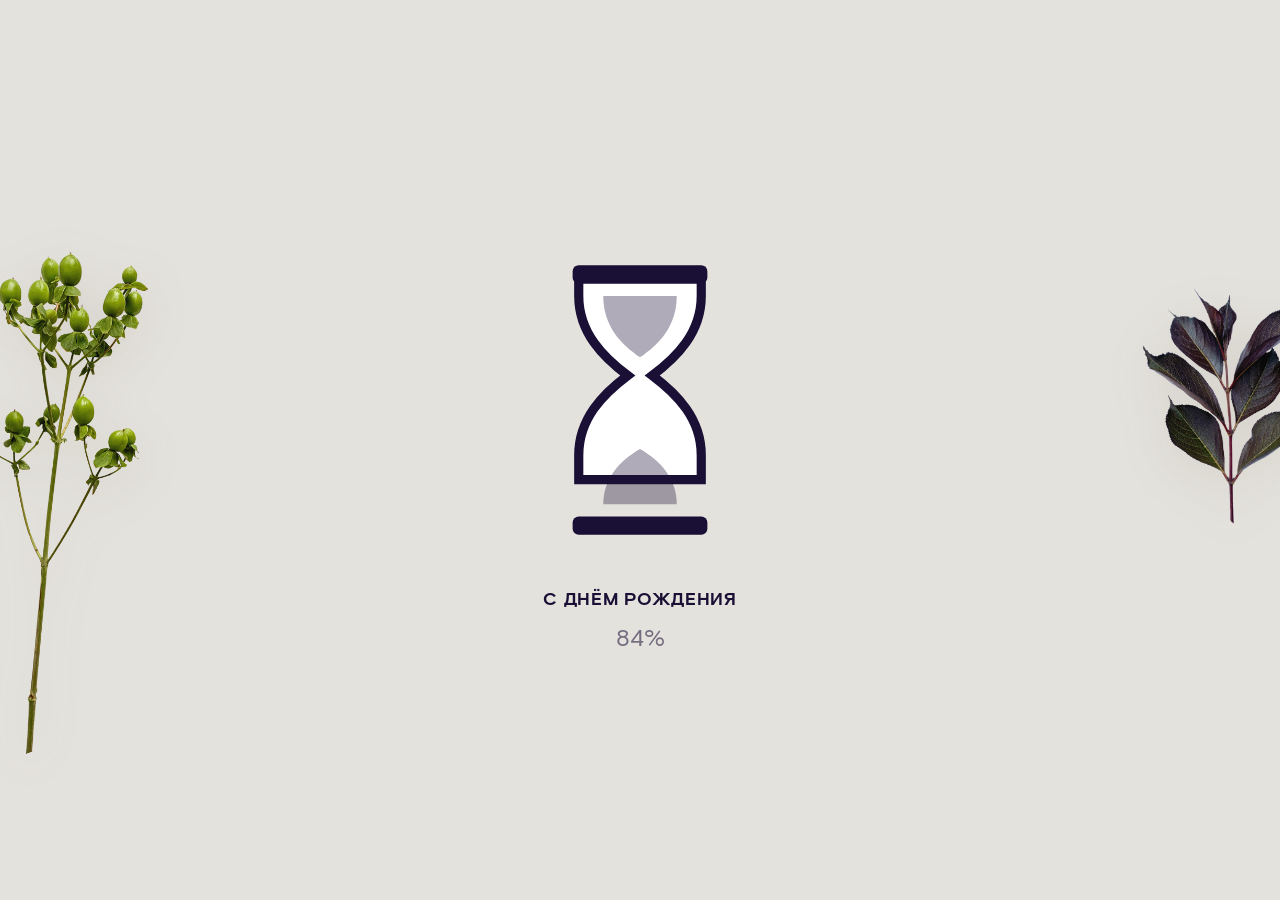
==== commit 7b427dfb: "Add files via upload" ====
--- a/index.html
+++ b/index.html
@@ -136,7 +136,6 @@
         <path d="M12 8h40v8c0 12-8 20-16 26 8 6 16 14 16 26v8H12v-8c0-12 8-20 16-26C20 36 12 28 12 16V8Z" stroke="currentColor" stroke-width="3" fill="#fff"/>
         <path class="sand-top" d="M20 16c0 10 6 16 12 20 6-4 12-10 12-20H20Z" fill="currentColor" opacity="0.35"/>
         <path class="sand-bottom" d="M20 84c0-8 5-14 12-18 7 4 12 10 12 18H20Z" fill="currentColor" opacity="0.35"/>
-        <rect class="stream" x="31" y="36" width="2" height="28" rx="1" fill="currentColor" opacity="0.35"/>
         <rect x="10" y="6" width="44" height="6" rx="2" fill="currentColor"/>
         <rect x="10" y="88" width="44" height="6" rx="2" fill="currentColor"/>
       </svg>`;
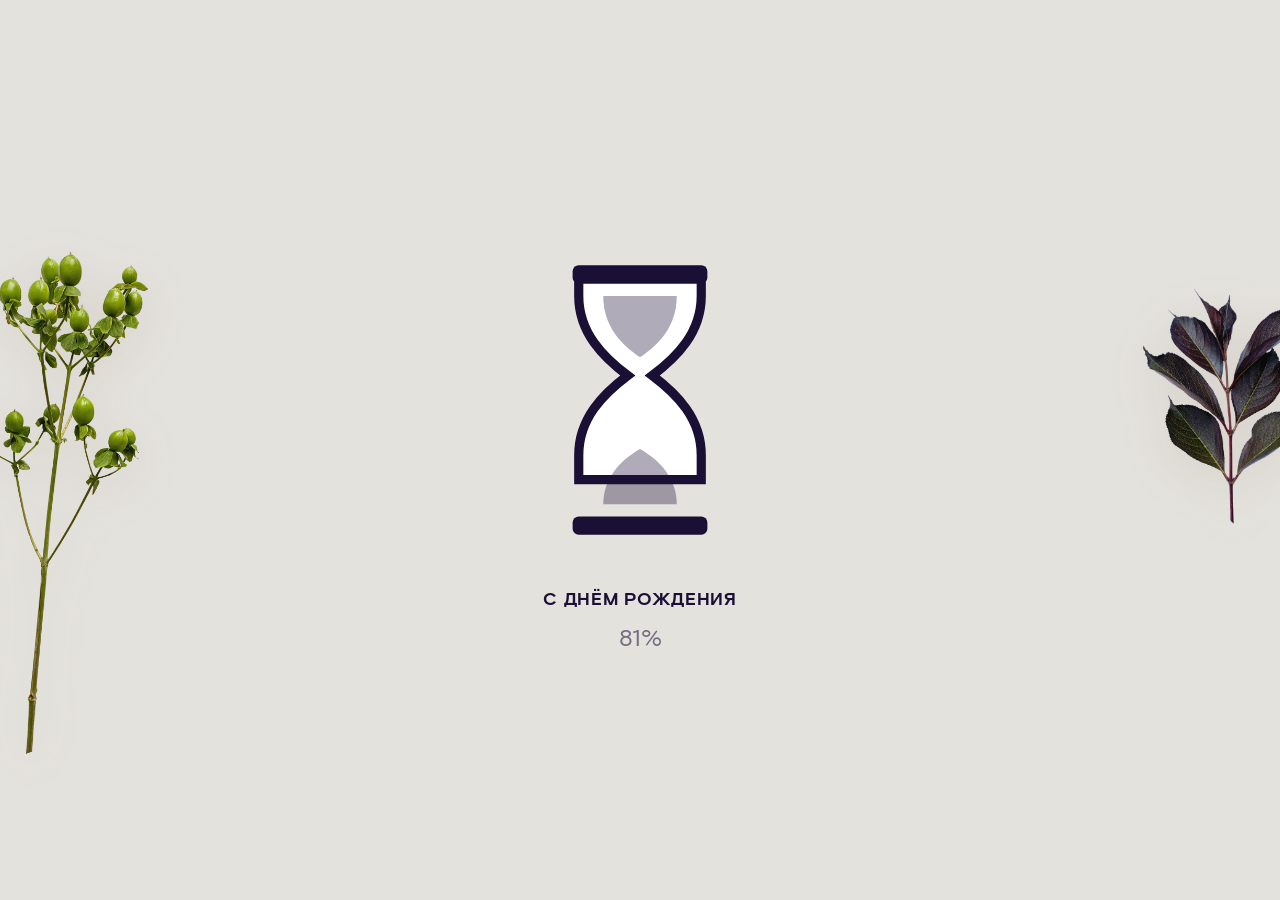
==== commit ec72b629: "Add files via upload" ====
--- a/index.html
+++ b/index.html
@@ -36,7 +36,7 @@
       <div class="screen__inner">
         <div class="text-xs screen-label">01 · Начало</div>
         <h1 class="hero-title">Время, которое<br>работает на тебя</h1>
-        <p class="hero-sub">Тебе вручили букет и карточку. Внутри — три вопроса. Ответь на них — и посмотри, что будет дальше.</p>
+        <p class="hero-sub">Тебе вручили конверт с карточкой — и ты уже здесь. Дальше три вопроса. Ответь на них — и посмотри, что будет дальше.</p>
         <div class="actions-row">
           <button class="hero-tricks__cta" type="button" onclick="goTo(1)">Начать</button>
         </div>
@@ -48,7 +48,7 @@
       <div class="screen__inner">
         <div class="text-xs screen-label">02 · Миг 1 из 3</div>
         <h2 class="h4">О приоритетах<br>на сегодня</h2>
-        <p class="text-m lead">У тебя есть всего несколько минут перерыва и букет на коленях. Куда инвестировать это время?</p>
+        <p class="text-m lead">У тебя есть всего несколько минут перерыва и карточка в руках. Куда инвестировать это время?</p>
         <div class="quiz-cards">
           <button class="quiz-card" type="button" data-q1="mail" onclick="pickQ1(this,'mail')">
             <div class="quiz-card__title">Ответить на три «срочных» письма</div>
@@ -106,7 +106,7 @@
             <div class="quiz-card__desc">Туда, где будет что-то чудесное</div>
           </button>
           <button class="quiz-card" type="button" onclick="pickQ3(this)">
-            <div class="quiz-card__title">Сюда — в этот перерыв, с этим букетом</div>
+            <div class="quiz-card__title">Сюда — в этот перерыв, с этой карточкой</div>
             <div class="quiz-card__desc">Лучшее время — прямо сейчас</div>
           </button>
         </div>
--- a/dc-theme.css
+++ b/dc-theme.css
@@ -1175,8 +1175,8 @@
 
 .memory-canvas {
   position: relative;
-  width: 2200px;
-  height: 1800px;
+  width: 980px;
+  height: 920px;
   min-width: 100%;
   min-height: 100%;
 }
@@ -1278,3 +1278,52 @@
   .polaroid { width: min(32vw, 120px); padding: 5px 5px 24px; }
   .polaroid.is-active { width: min(52vw, 180px); }
 }
+
+.gift-modal {
+  position: fixed;
+  inset: 0;
+  z-index: 40;
+  display: none;
+  align-items: center;
+  justify-content: center;
+  padding: 24px;
+  background: rgba(26, 15, 53, 0.28);
+}
+
+.gift-modal.is-open { display: flex; }
+
+.gift-modal__card {
+  position: relative;
+  width: min(92vw, 420px);
+  padding: 22px 20px 18px;
+  border-radius: 20px;
+  background: var(--glass-bg);
+  backdrop-filter: blur(var(--glass-blur)) saturate(1.4);
+  -webkit-backdrop-filter: blur(var(--glass-blur)) saturate(1.4);
+  border: 1px solid var(--glass-border);
+  box-shadow: var(--glass-shadow), var(--glass-inner-shadow);
+  isolation: isolate;
+}
+
+.gift-modal__card::before {
+  content: "";
+  position: absolute;
+  inset: 0;
+  border-radius: inherit;
+  background:
+    radial-gradient(140% 100% at 0% 0%, rgba(255, 255, 255, 0.56), transparent 48%),
+    linear-gradient(180deg, var(--glass-highlight), rgba(255, 255, 255, 0.06));
+  pointer-events: none;
+  z-index: -1;
+}
+
+.gift-modal__text {
+  font-size: clamp(15px, 3.8vw, 18px);
+  line-height: 1.45;
+  margin-bottom: 18px;
+}
+
+.gift-modal__actions {
+  display: flex;
+  justify-content: center;
+}
